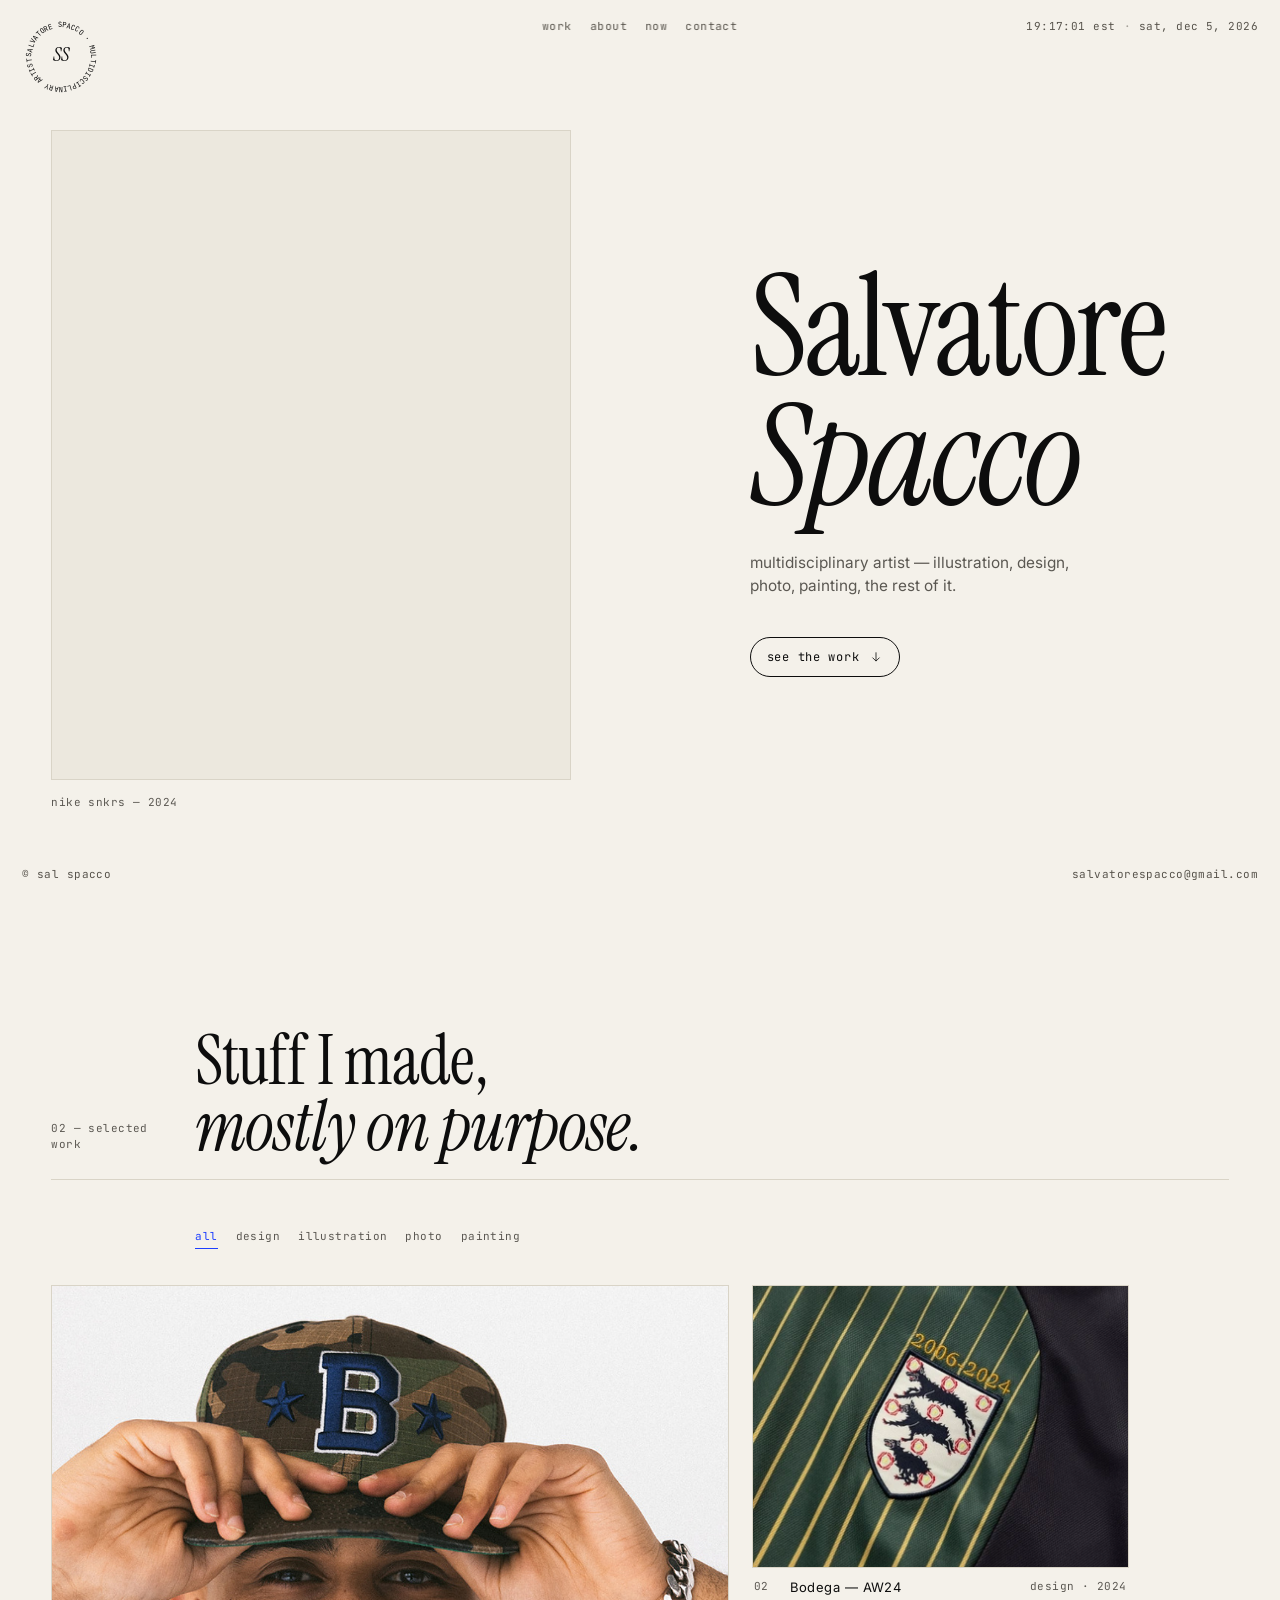
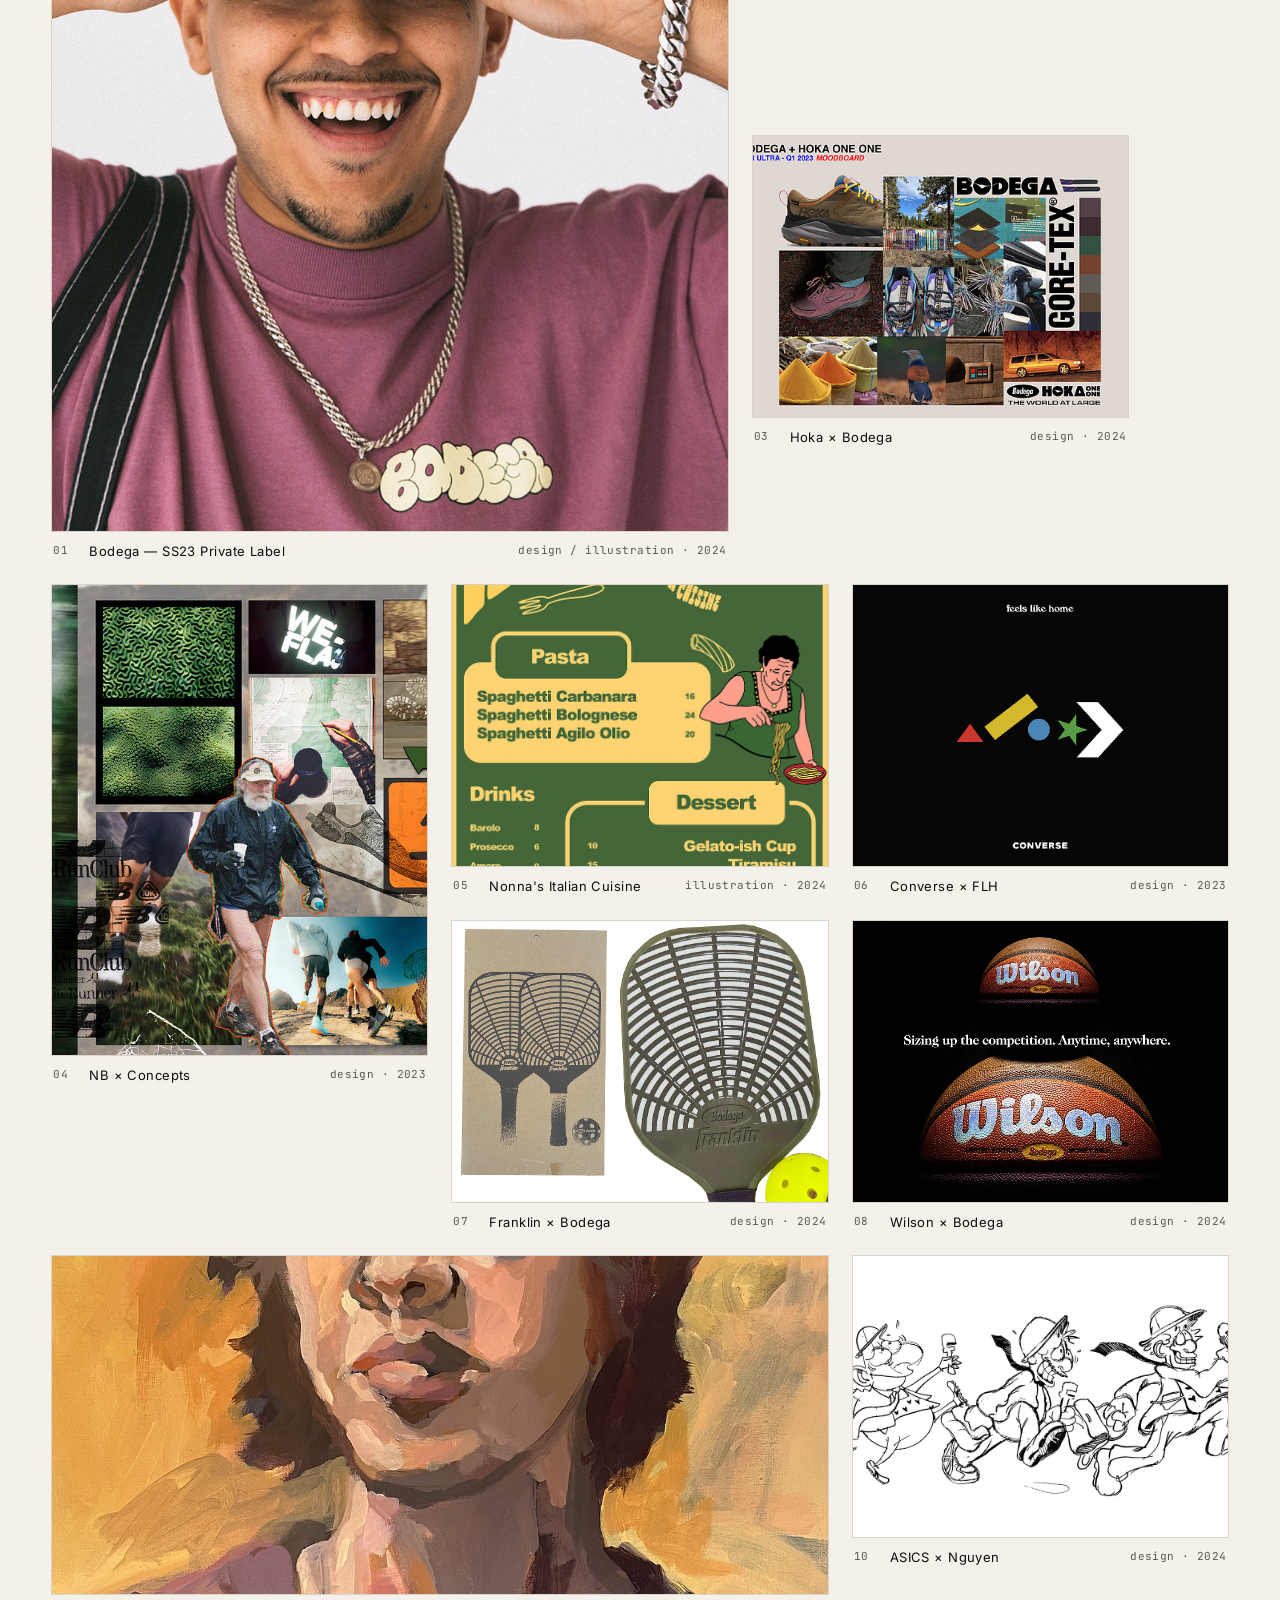
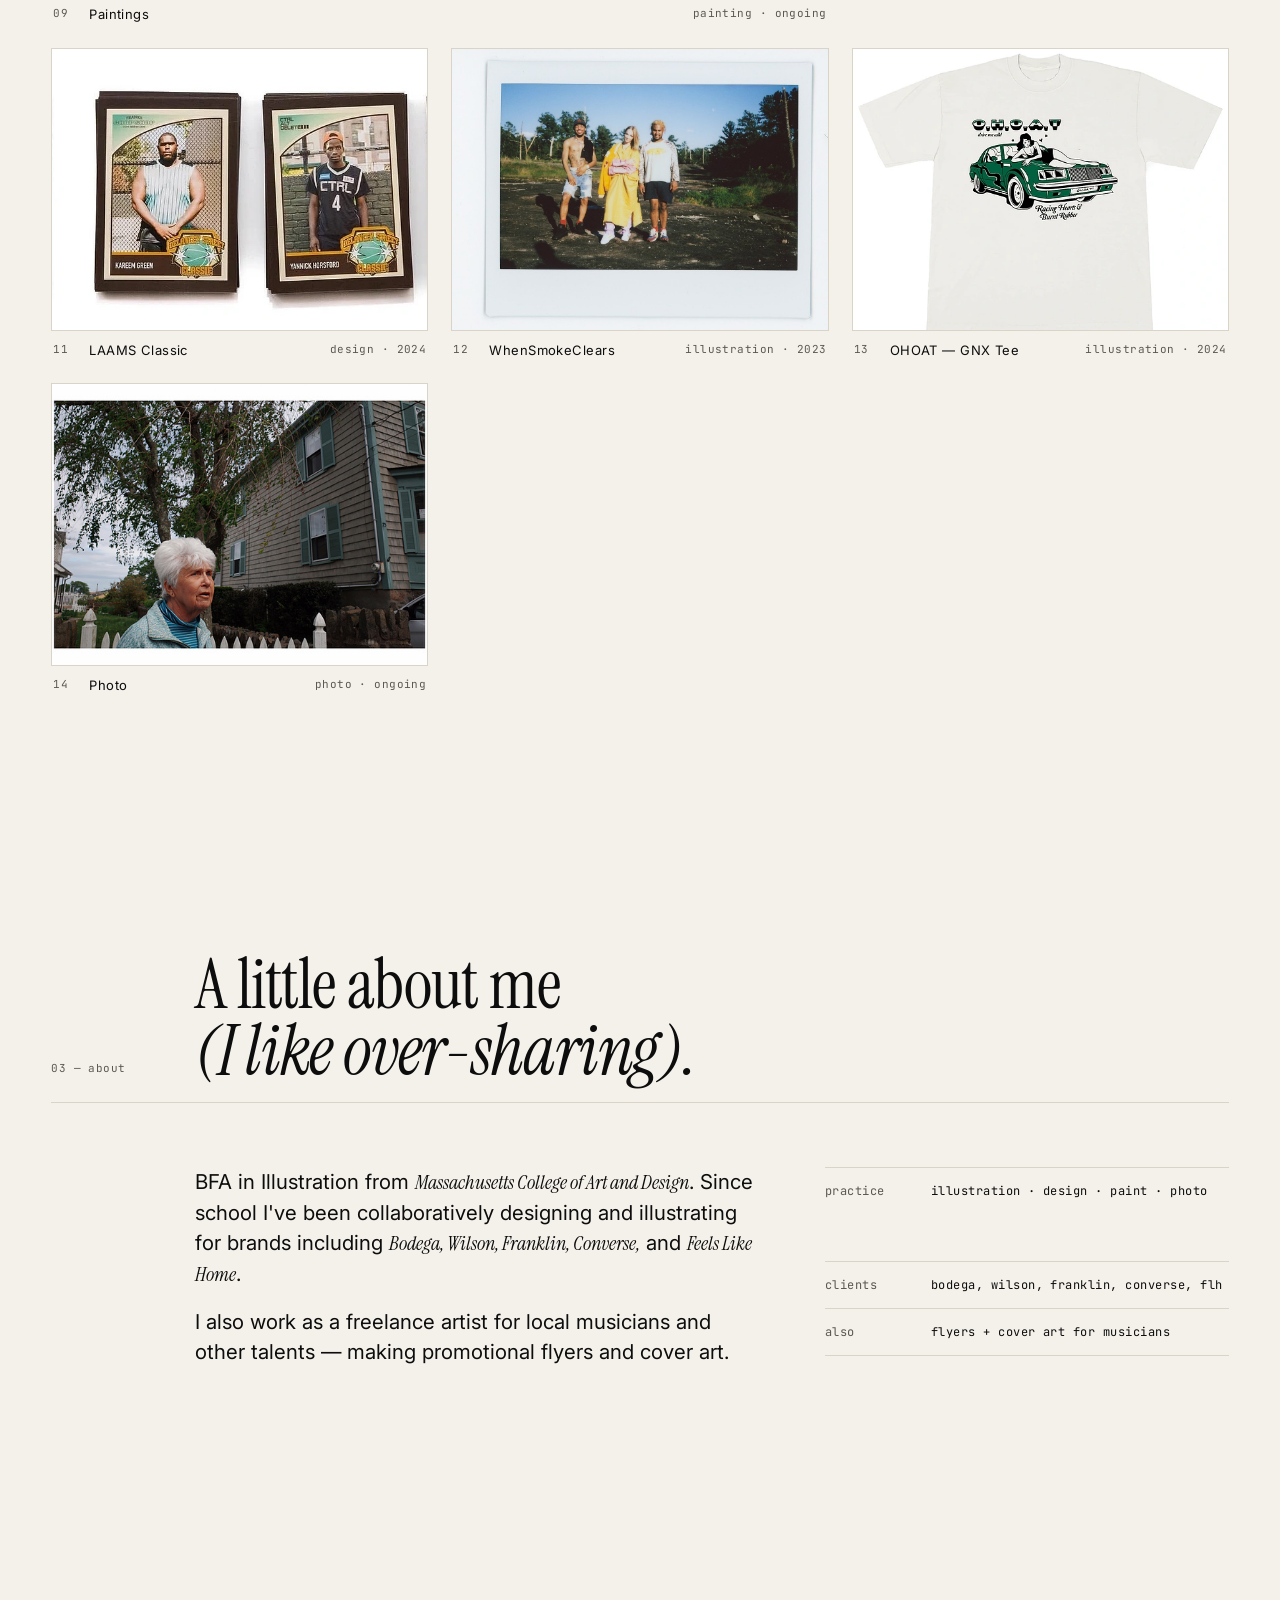
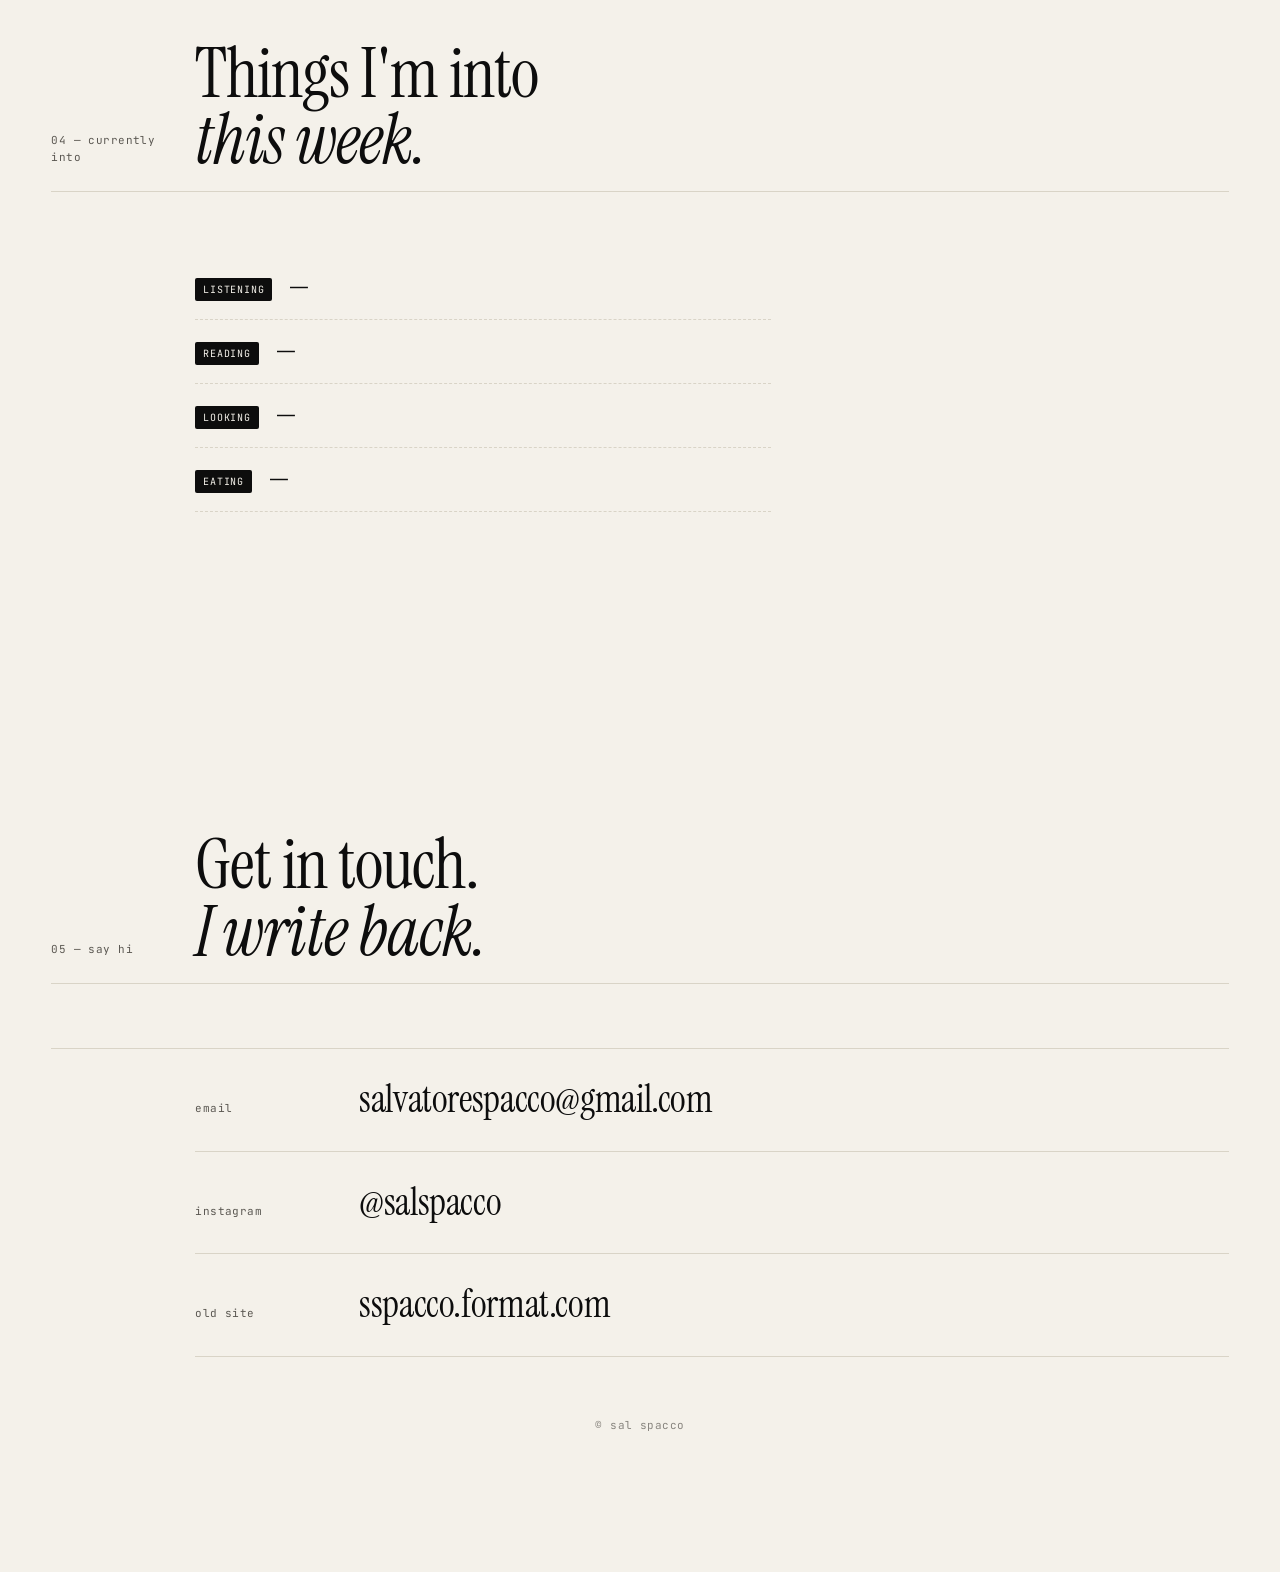
==== index.html @ 6fa1e629 "Initial commit — Sal Spacco portfolio v1 Hero with Nike SNKRS video, 14-card work grid using real pr" ====
<!doctype html>
<html lang="en">
<head>
<meta charset="utf-8" />
<meta name="viewport" content="width=device-width, initial-scale=1" />
<title>Salvatore Spacco — multidisciplinary artist</title>
<meta name="description" content="Salvatore Spacco — illustrator, designer, multidisciplinary artist." />
<link rel="preconnect" href="https://fonts.googleapis.com">
<link rel="preconnect" href="https://fonts.gstatic.com" crossorigin>
<link href="https://fonts.googleapis.com/css2?family=Inter:wght@300;400;500;700&family=JetBrains+Mono:wght@400;500&family=Instrument+Serif:ital@0;1&display=swap" rel="stylesheet">
<link rel="stylesheet" href="style.css" />
</head>
<body>

<!-- circular home logo, top-left -->
<a href="#top" class="logo" aria-label="home">
  <svg viewBox="0 0 100 100" aria-hidden="true">
    <defs>
      <path id="circle-path" d="M 50,50 m -38,0 a 38,38 0 1,1 76,0 a 38,38 0 1,1 -76,0" />
    </defs>
    <text class="logo-text">
      <textPath href="#circle-path" startOffset="0">SALVATORE SPACCO · MULTIDISCIPLINARY ARTIST · </textPath>
    </text>
    <text x="50" y="55" text-anchor="middle" class="logo-mark">SS</text>
  </svg>
</a>

<!-- micro type, corners -->
<header class="micro top-right">
  <span id="clock">--:--:-- EST</span>
  <span class="dot">·</span>
  <span id="today">—</span>
</header>

<nav class="micro top-center">
  <a href="#work">work</a>
  <a href="#about">about</a>
  <a href="#now">now</a>
  <a href="#contact">contact</a>
</nav>

<footer class="micro bottom-left">
  <span>© sal spacco</span>
</footer>
<aside class="micro bottom-right">
  <span><a href="mailto:salvatorespacco@gmail.com">salvatorespacco@gmail.com</a></span>
</aside>


<!-- ============ HERO ============ -->
<section id="top" class="hero">
  <div class="hero-stack">
    <div class="hero-video" aria-label="selected work — motion">
      <video src="assets/hero.mp4" autoplay loop muted playsinline preload="auto"></video>
    </div>

    <div class="hero-meta">
      <span class="kicker">nike snkrs — 2024</span>
    </div>
  </div>

  <div class="hero-title">
    <h1>
      <span class="line">Salvatore</span>
      <span class="line"><em>Spacco</em></span>
    </h1>
    <p class="tag">multidisciplinary artist — illustration, design, photo, painting, the rest of it.</p>
    <a class="scroll-arrow" href="#work" aria-label="scroll to work">
      <span>see the work</span>
      <svg viewBox="0 0 24 24"><path d="M12 4v15m0 0l-6-6m6 6l6-6" fill="none" stroke="currentColor" stroke-width="1.4"/></svg>
    </a>
  </div>
</section>


<!-- ============ WORK ============ -->
<section id="work" class="work">
  <div class="section-head">
    <span class="micro idx">02 — selected work</span>
    <h2>Stuff I made,<br/><em>mostly on purpose.</em></h2>
  </div>

  <ul class="filter micro">
    <li class="is-on" data-filter="all">all</li>
    <li data-filter="design">design</li>
    <li data-filter="illustration">illustration</li>
    <li data-filter="photo">photo</li>
    <li data-filter="painting">painting</li>
  </ul>

  <ul class="grid">
    <li class="card big" data-cat="design">
      <div class="card-img"><img src="assets/bodega-ss23.jpg" alt="Bodega SS23 private label" loading="lazy"/></div>
      <div class="card-meta"><span>01</span><span>Bodega — SS23 Private Label</span><span>design / illustration · 2024</span></div>
    </li>
    <li class="card" data-cat="design">
      <div class="card-img"><img src="assets/bodega-aw24.webp" alt="Bodega AW24" loading="lazy"/></div>
      <div class="card-meta"><span>02</span><span>Bodega — AW24</span><span>design · 2024</span></div>
    </li>
    <li class="card" data-cat="design">
      <div class="card-img"><img src="assets/hoka-bodega.jpg" alt="Hoka × Bodega" loading="lazy"/></div>
      <div class="card-meta"><span>03</span><span>Hoka × Bodega</span><span>design · 2024</span></div>
    </li>
    <li class="card tall" data-cat="design">
      <div class="card-img"><img src="assets/nb-concepts.jpg" alt="New Balance × Concepts" loading="lazy"/></div>
      <div class="card-meta"><span>04</span><span>NB × Concepts</span><span>design · 2023</span></div>
    </li>
    <li class="card" data-cat="illustration">
      <div class="card-img"><img src="assets/nonnas.jpg" alt="Nonna's Italian Cuisine" loading="lazy"/></div>
      <div class="card-meta"><span>05</span><span>Nonna's Italian Cuisine</span><span>illustration · 2024</span></div>
    </li>
    <li class="card" data-cat="design">
      <div class="card-img"><img src="assets/flh-converse.jpg" alt="Converse × Feels Like Home" loading="lazy"/></div>
      <div class="card-meta"><span>06</span><span>Converse × FLH</span><span>design · 2023</span></div>
    </li>
    <li class="card" data-cat="design">
      <div class="card-img"><img src="assets/franklin-bodega.jpg" alt="Franklin × Bodega Pickleball Paddle" loading="lazy"/></div>
      <div class="card-meta"><span>07</span><span>Franklin × Bodega</span><span>design · 2024</span></div>
    </li>
    <li class="card" data-cat="design">
      <div class="card-img"><img src="assets/wilson-bodega.webp" alt="Wilson × Bodega Mini Hoop" loading="lazy"/></div>
      <div class="card-meta"><span>08</span><span>Wilson × Bodega</span><span>design · 2024</span></div>
    </li>
    <li class="card wide" data-cat="painting">
      <div class="card-img"><img src="assets/paintings.jpg" alt="Paintings" loading="lazy"/></div>
      <div class="card-meta"><span>09</span><span>Paintings</span><span>painting · ongoing</span></div>
    </li>
    <li class="card" data-cat="design">
      <div class="card-img"><img src="assets/asics-nguyen.webp" alt="ASICS × Nguyen" loading="lazy"/></div>
      <div class="card-meta"><span>10</span><span>ASICS × Nguyen</span><span>design · 2024</span></div>
    </li>
    <li class="card" data-cat="design">
      <div class="card-img"><img src="assets/laams.webp" alt="LAAMS Classic Tournament" loading="lazy"/></div>
      <div class="card-meta"><span>11</span><span>LAAMS Classic</span><span>design · 2024</span></div>
    </li>
    <li class="card" data-cat="illustration">
      <div class="card-img"><img src="assets/whensmokeclears.jpg" alt="WhenSmokeClears" loading="lazy"/></div>
      <div class="card-meta"><span>12</span><span>WhenSmokeClears</span><span>illustration · 2023</span></div>
    </li>
    <li class="card" data-cat="illustration">
      <div class="card-img"><img src="assets/ohoat.webp" alt="OHOAT GNX Tee" loading="lazy"/></div>
      <div class="card-meta"><span>13</span><span>OHOAT — GNX Tee</span><span>illustration · 2024</span></div>
    </li>
    <li class="card" data-cat="photo">
      <div class="card-img"><img src="assets/photo.jpg" alt="Photo" loading="lazy"/></div>
      <div class="card-meta"><span>14</span><span>Photo</span><span>photo · ongoing</span></div>
    </li>
  </ul>
</section>


<!-- ============ ABOUT ============ -->
<section id="about" class="about">
  <div class="section-head">
    <span class="micro idx">03 — about</span>
    <h2>A little about me<br/><em>(I like over-sharing).</em></h2>
  </div>

  <div class="about-grid">
    <div class="bio">
      <p>BFA in Illustration from <em>Massachusetts College of Art and Design</em>. Since school I've been collaboratively designing and illustrating for brands including <em>Bodega, Wilson, Franklin, Converse,</em> and <em>Feels Like Home</em>.</p>
      <p>I also work as a freelance artist for local musicians and other talents — making promotional flyers and cover art.</p>
    </div>

    <ul class="facts">
      <li><span>practice</span><span>illustration · design · paint · photo</span></li>
      <li><span>education</span><span>bfa illustration, massart</span></li>
      <li><span>clients</span><span>bodega, wilson, franklin, converse, flh</span></li>
      <li><span>also</span><span>flyers + cover art for musicians</span></li>
    </ul>
  </div>
</section>


<!-- ============ NOW ============ -->
<!-- Personal "things I'm into lately" section from the deck.
     Sal: fill these in — listening / reading / looking / eating / making, etc. -->
<section id="now" class="now">
  <div class="section-head">
    <span class="micro idx">04 — currently into</span>
    <h2>Things I'm into<br/><em>this week.</em></h2>
  </div>

  <ul class="now-list">
    <li><span class="tag-pill">listening</span> —</li>
    <li><span class="tag-pill">reading</span> —</li>
    <li><span class="tag-pill">looking</span> —</li>
    <li><span class="tag-pill">eating</span> —</li>
    <li><span class="tag-pill">making</span> —</li>
  </ul>
</section>


<!-- ============ CONTACT ============ -->
<section id="contact" class="contact">
  <div class="section-head">
    <span class="micro idx">05 — say hi</span>
    <h2>Get in touch.<br/><em>I write back.</em></h2>
  </div>

  <ul class="contact-list">
    <li><span>email</span><a href="mailto:salvatorespacco@gmail.com">salvatorespacco@gmail.com</a></li>
    <li><span>instagram</span><a href="https://instagram.com/salspacco" target="_blank" rel="noopener">@salspacco</a></li>
    <li><span>old site</span><a href="https://sspacco.format.com" target="_blank" rel="noopener">sspacco.format.com</a></li>
  </ul>

  <p class="signoff micro">
    © sal spacco
  </p>
</section>

<script src="script.js"></script>
</body>
</html>
---- style.css ----
/* ============================================================
   sspacco — peeled-back, muted, a little crude.
   palette + type
   ============================================================ */
:root {
  --bg: #f4f1ea;          /* off-white, warm */
  --ink: #0d0d0d;         /* near-black */
  --ink-2: #5b5852;       /* muted secondary */
  --line: #d9d4c7;        /* hairline */
  --accent: #1d3fff;      /* one quiet-loud accent (Veneno blue) */
  --paper: #ece8de;       /* card paper */

  --serif: "Instrument Serif", "Times New Roman", serif;
  --sans:  "Inter", -apple-system, "Helvetica Neue", Helvetica, Arial, sans-serif;
  --mono:  "JetBrains Mono", ui-monospace, "SF Mono", Menlo, monospace;

  --pad: clamp(20px, 4vw, 56px);
}

* { box-sizing: border-box; }
html, body { margin: 0; padding: 0; }

html { scroll-behavior: smooth; }

body {
  background: var(--bg);
  color: var(--ink);
  font-family: var(--sans);
  font-weight: 400;
  font-size: 16px;
  line-height: 1.5;
  -webkit-font-smoothing: antialiased;
  text-rendering: optimizeLegibility;
  overflow-x: hidden;
}

a { color: inherit; text-decoration: none; transition: color 150ms ease; }
a:hover { color: var(--accent); }

img { max-width: 100%; display: block; }
ul { list-style: none; padding: 0; margin: 0; }
em { font-family: var(--serif); font-style: italic; font-weight: 400; }

/* ============================================================
   micro corner type — quiet but present
   ============================================================ */
.micro {
  font-family: var(--mono);
  font-size: 11px;
  letter-spacing: 0.04em;
  text-transform: lowercase;
  color: var(--ink-2);
}
.micro a { color: var(--ink-2); }
.micro a:hover { color: var(--accent); }

.top-right, .top-center, .bottom-left, .bottom-right {
  position: fixed;
  z-index: 50;
  padding: 18px 22px;
  mix-blend-mode: multiply;
}
.top-right  { top: 0; right: 0; display: flex; gap: 8px; align-items: center; }
.top-center { top: 0; left: 50%; transform: translateX(-50%);
              display: flex; gap: 18px; }
.bottom-left  { bottom: 0; left: 0; }
.bottom-right { bottom: 0; right: 0; }

.dot { opacity: 0.5; }

.blink { color: #c0392b; animation: blink 1.6s ease-in-out infinite; }
@keyframes blink { 0%, 100% { opacity: 1; } 50% { opacity: 0.25; } }

/* ============================================================
   circular logo — clickable home
   ============================================================ */
.logo {
  position: fixed;
  top: 18px; left: 22px;
  width: 78px; height: 78px;
  z-index: 60;
  display: block;
  animation: spin 28s linear infinite;
}
.logo:hover { animation-duration: 6s; }
@keyframes spin { to { transform: rotate(360deg); } }

.logo svg { width: 100%; height: 100%; }
.logo-text { font-family: var(--mono); font-size: 9.2px; letter-spacing: 0.04em; fill: var(--ink); }
.logo-mark { font-family: var(--serif); font-style: italic; font-size: 26px; fill: var(--ink); }

/* ============================================================
   HERO — off-center, lots of empty space
   ============================================================ */
.hero {
  min-height: 100vh;
  padding: 120px var(--pad) 80px;
  display: grid;
  grid-template-columns: 1.1fr 1fr;
  gap: clamp(24px, 5vw, 80px);
  align-items: center;
}

.hero-stack { position: relative; }

.hero-video {
  position: relative;
  aspect-ratio: 4 / 5;
  width: 100%;
  max-width: 520px;
  background: var(--paper);
  border: 1px solid var(--line);
  overflow: hidden;
}
.hero-video video {
  width: 100%; height: 100%;
  object-fit: cover;
  display: block;
}

.hero-meta {
  margin-top: 14px;
  display: flex; justify-content: space-between;
  font-family: var(--mono); font-size: 11px;
  color: var(--ink-2);
  text-transform: lowercase; letter-spacing: 0.04em;
}

/* hero title */
.hero-title { padding-left: clamp(0px, 4vw, 60px); }
.hero-title h1 {
  font-family: var(--serif);
  font-weight: 400;
  font-size: clamp(64px, 11vw, 168px);
  line-height: 0.92;
  letter-spacing: -0.02em;
  margin: 0 0 28px;
}
.hero-title .line { display: block; }
.hero-title em { font-style: italic; }

.tag {
  font-family: var(--sans);
  font-size: clamp(15px, 1.2vw, 18px);
  color: var(--ink-2);
  max-width: 36ch;
  margin: 0 0 40px;
}

.scroll-arrow {
  display: inline-flex; align-items: center; gap: 10px;
  font-family: var(--mono); font-size: 12px;
  text-transform: lowercase; letter-spacing: 0.06em;
  border: 1px solid var(--ink);
  padding: 10px 16px;
  border-radius: 999px;
  transition: background 200ms ease, color 200ms ease;
}
.scroll-arrow svg { width: 14px; height: 14px; }
.scroll-arrow:hover {
  background: var(--accent); color: var(--bg);
  border-color: var(--accent);
}

/* ============================================================
   section heads
   ============================================================ */
section { padding: clamp(80px, 10vw, 140px) var(--pad); }

.section-head {
  display: grid;
  grid-template-columns: 120px 1fr;
  gap: 24px;
  align-items: end;
  margin-bottom: clamp(40px, 5vw, 72px);
  padding-bottom: 18px;
  border-bottom: 1px solid var(--line);
}
.section-head .idx { padding-bottom: 8px; }
.section-head h2 {
  font-family: var(--serif);
  font-weight: 400;
  font-size: clamp(36px, 5.4vw, 88px);
  line-height: 0.96;
  letter-spacing: -0.015em;
  margin: 0;
}

/* ============================================================
   WORK — grid
   ============================================================ */
.filter {
  display: flex; gap: 18px;
  margin: -20px 0 36px;
  padding-left: 144px;
}
.filter li {
  cursor: pointer;
  padding: 4px 0;
  border-bottom: 1px solid transparent;
  transition: border-color 150ms ease, color 150ms ease;
}
.filter li:hover { color: var(--accent); }
.filter li.is-on { color: var(--accent); border-bottom-color: var(--accent); }

.grid {
  display: grid;
  grid-template-columns: repeat(12, 1fr);
  gap: clamp(14px, 1.8vw, 28px);
}

.card {
  grid-column: span 4;
  display: flex; flex-direction: column; gap: 10px;
  cursor: pointer;
  transition: opacity 250ms ease;
}
.card.big  { grid-column: span 7; grid-row: span 2; }
.card.tall { grid-column: span 4; grid-row: span 2; }
.card.wide { grid-column: span 8; }

.card.is-hidden { display: none; }

.card-img {
  position: relative;
  aspect-ratio: 4 / 3;
  background: var(--paper);
  border: 1px solid var(--line);
  overflow: hidden;
  transition: transform 400ms cubic-bezier(.2,.7,.2,1);
}
.card-img img {
  width: 100%; height: 100%;
  object-fit: cover;
  display: block;
}
.card.big .card-img,
.card.tall .card-img { aspect-ratio: 4 / 5; }
.card.wide .card-img { aspect-ratio: 16 / 7; }

.card:hover .card-img { transform: translateY(-4px); }

.placeholder {
  position: absolute; inset: 0;
  display: flex; align-items: center; justify-content: center;
  font-family: var(--mono); font-size: 12px;
  color: var(--ink-2); letter-spacing: 0.04em;
  text-transform: lowercase;
}

.card-meta {
  display: grid;
  grid-template-columns: 24px 1fr auto;
  gap: 12px;
  font-family: var(--mono); font-size: 11px;
  color: var(--ink-2); letter-spacing: 0.04em;
  text-transform: lowercase;
  padding: 0 2px;
}
.card-meta span:nth-child(2) { color: var(--ink); text-transform: none; font-family: var(--sans); font-size: 13px; }

/* ============================================================
   ABOUT
   ============================================================ */
.about-grid {
  display: grid;
  grid-template-columns: 1.4fr 1fr;
  gap: clamp(32px, 5vw, 80px);
  padding-left: 144px;
}
.bio p {
  font-size: clamp(18px, 1.6vw, 24px);
  line-height: 1.45;
  max-width: 52ch;
  margin: 0 0 18px;
}
.facts li {
  display: grid;
  grid-template-columns: 90px 1fr;
  gap: 16px;
  padding: 14px 0;
  border-top: 1px solid var(--line);
  font-family: var(--mono); font-size: 12px;
  letter-spacing: 0.04em;
  text-transform: lowercase;
}
.facts li:last-child { border-bottom: 1px solid var(--line); }
.facts li span:first-child { color: var(--ink-2); }
.facts li span:last-child  { color: var(--ink); }

/* ============================================================
   NOW
   ============================================================ */
.now-list {
  padding-left: 144px;
  max-width: 720px;
}
.now-list li {
  display: flex; gap: 18px; align-items: baseline;
  padding: 18px 0;
  border-bottom: 1px dashed var(--line);
  font-size: clamp(16px, 1.4vw, 20px);
}
.tag-pill {
  font-family: var(--mono); font-size: 10px;
  text-transform: uppercase; letter-spacing: 0.08em;
  background: var(--ink); color: var(--bg);
  padding: 4px 8px; border-radius: 2px;
  flex-shrink: 0;
}

/* ============================================================
   CONTACT
   ============================================================ */
.contact-list {
  padding-left: 144px;
  border-top: 1px solid var(--line);
}
.contact-list li {
  display: grid;
  grid-template-columns: 140px 1fr;
  gap: 24px;
  padding: 22px 0;
  border-bottom: 1px solid var(--line);
  align-items: baseline;
}
.contact-list li > span {
  font-family: var(--mono); font-size: 11px;
  text-transform: lowercase; letter-spacing: 0.04em;
  color: var(--ink-2);
}
.contact-list li a {
  font-family: var(--serif);
  font-size: clamp(28px, 3vw, 44px);
  letter-spacing: -0.01em;
}
.contact-list li a:hover {
  color: var(--accent); text-decoration: none;
}

.signoff {
  margin-top: 60px;
  text-align: center;
  opacity: 0.7;
}

/* ============================================================
   reveal on scroll
   ============================================================ */
.reveal { opacity: 0; transform: translateY(18px); transition: opacity 800ms ease, transform 800ms cubic-bezier(.2,.7,.2,1); }
.reveal.is-in { opacity: 1; transform: none; }

/* ============================================================
   responsive
   ============================================================ */
@media (max-width: 880px) {
  .hero { grid-template-columns: 1fr; padding-top: 140px; }
  .hero-title { padding-left: 0; }
  .section-head { grid-template-columns: 1fr; gap: 12px; }
  .section-head .idx { padding-bottom: 0; }
  .filter { padding-left: 0; }
  .about-grid { grid-template-columns: 1fr; padding-left: 0; }
  .now-list { padding-left: 0; }
  .contact-list { padding-left: 0; }
  .contact-list li { grid-template-columns: 1fr; gap: 4px; }
  .grid { grid-template-columns: repeat(6, 1fr); }
  .card { grid-column: span 6; }
  .card.big, .card.tall, .card.wide { grid-column: span 6; grid-row: auto; }
  .top-center { display: none; }
  .logo { width: 62px; height: 62px; top: 14px; left: 14px; }
}
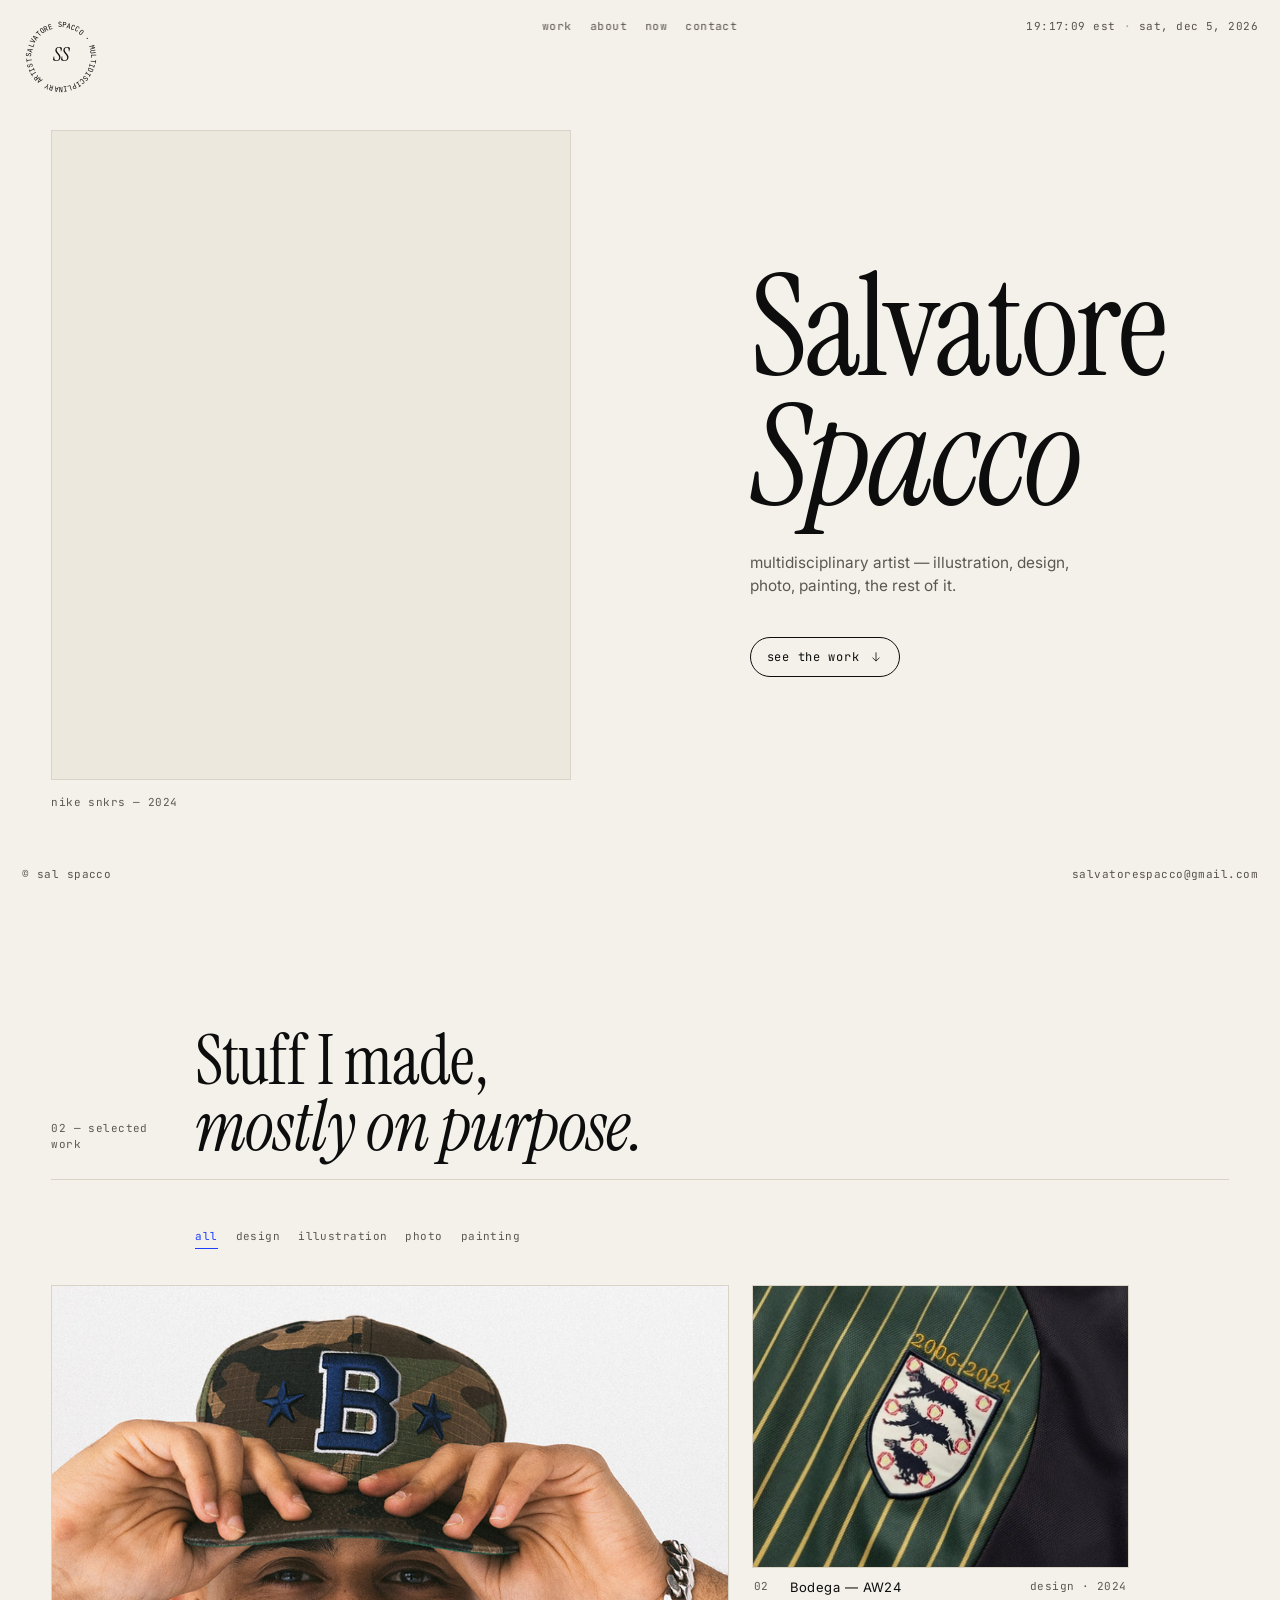
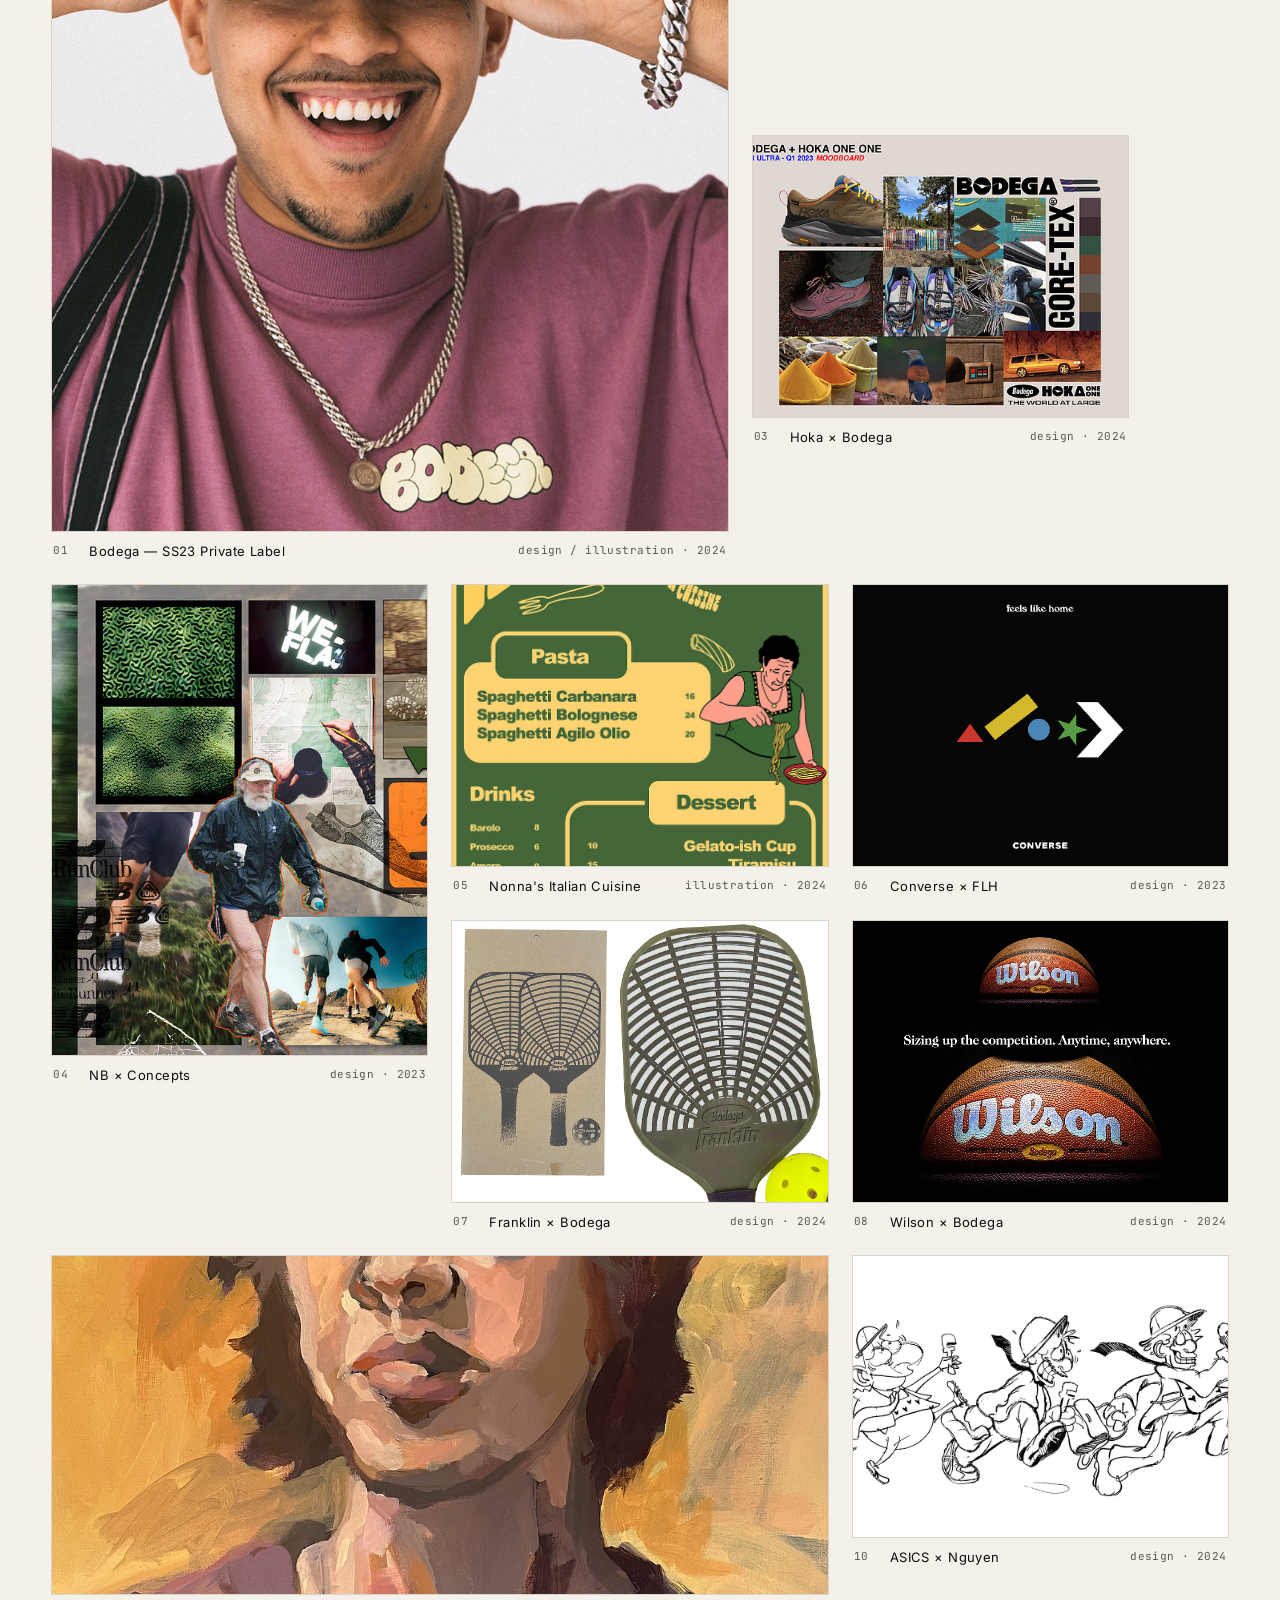
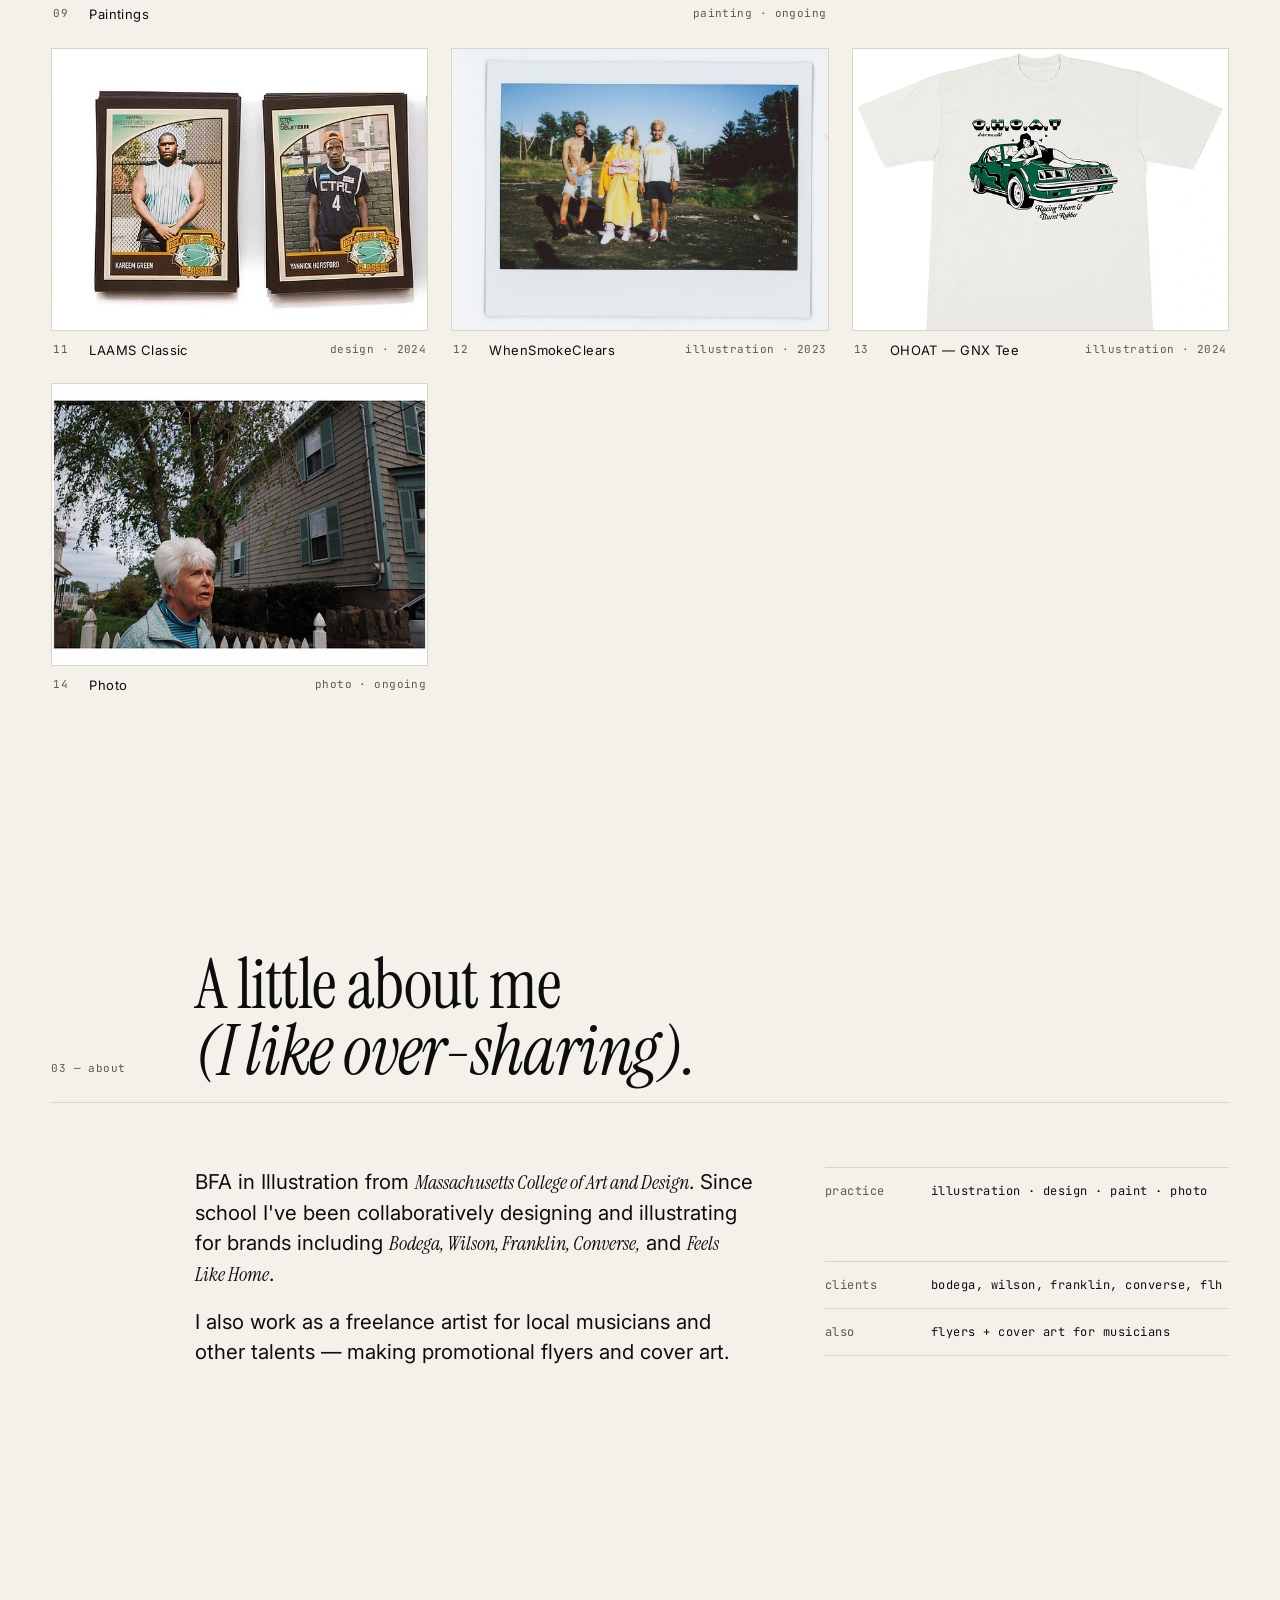
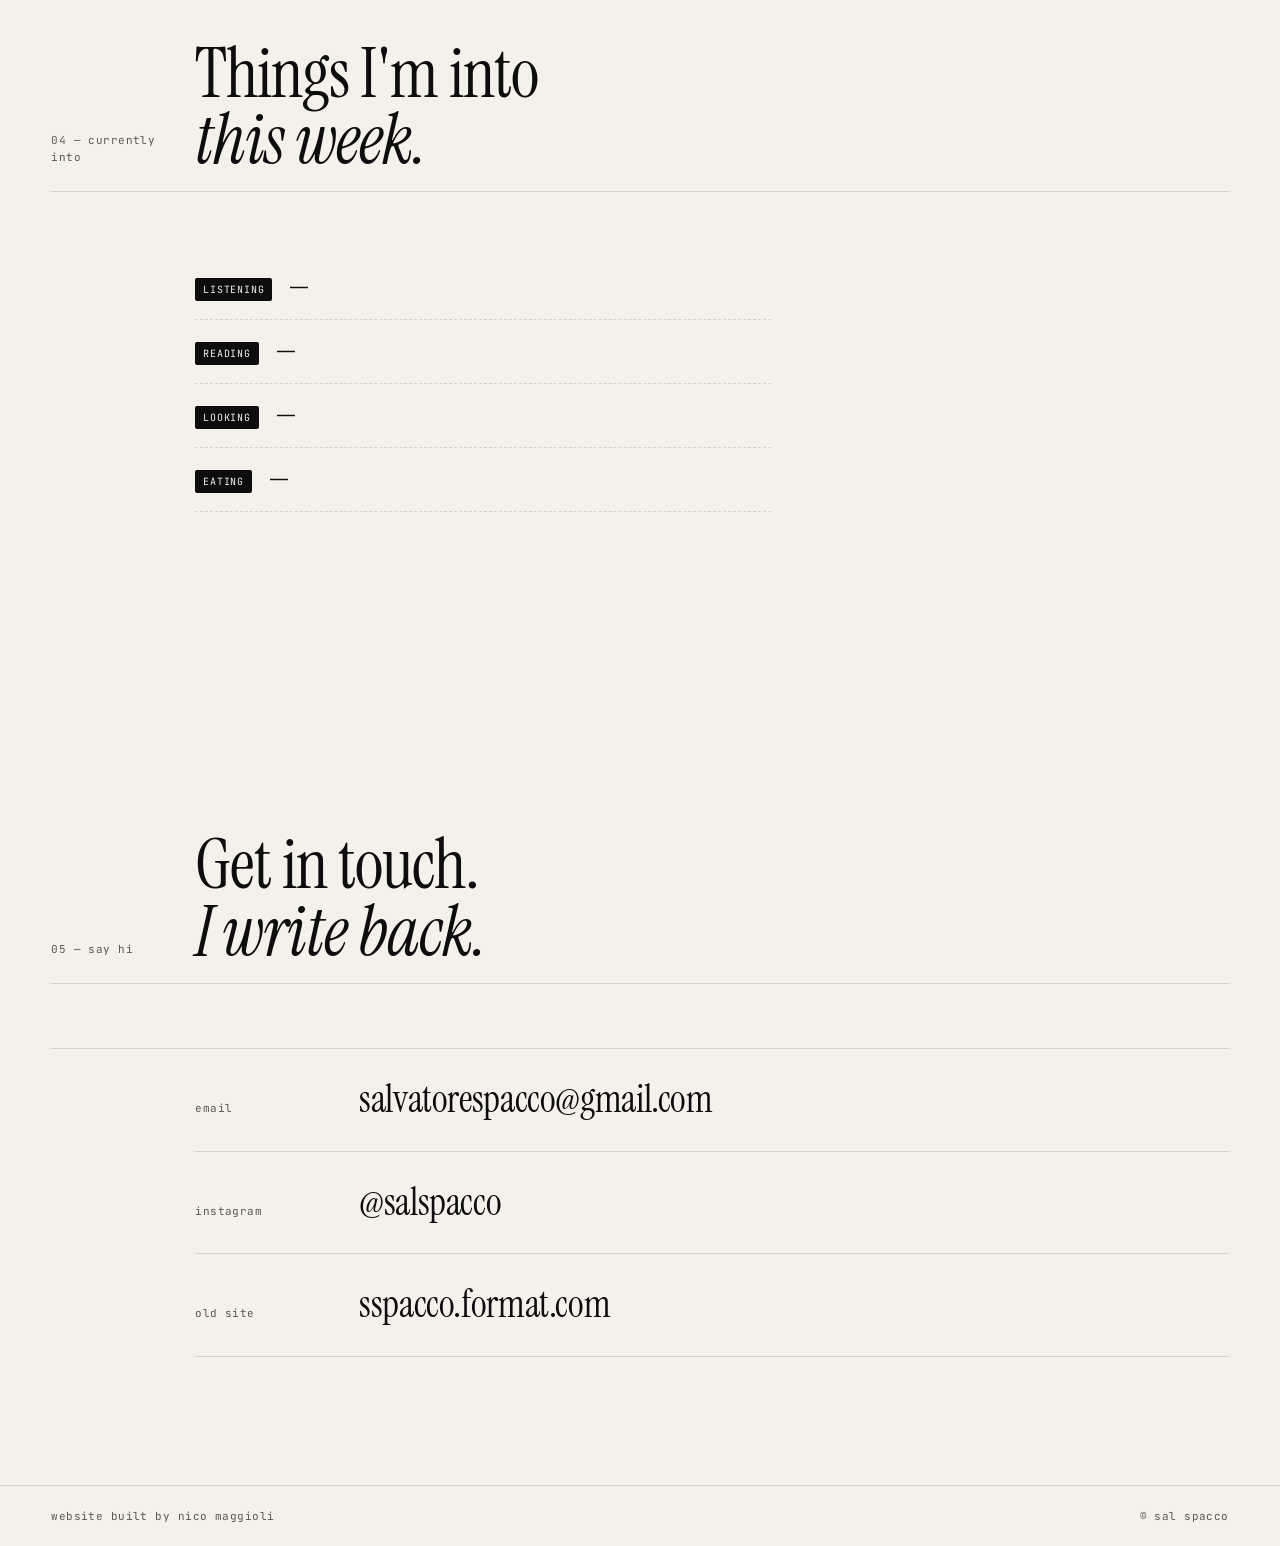
==== commit c77a5cf7: "Add project detail pages, footer credit, and widow prevention - project.html template + projects.js " ====
--- a/index.html
+++ b/index.html
@@ -89,62 +89,62 @@
   </ul>
 
   <ul class="grid">
-    <li class="card big" data-cat="design">
+    <li class="card big" data-cat="design"><a href="project.html?id=bodega-ss23">
       <div class="card-img"><img src="assets/bodega-ss23.jpg" alt="Bodega SS23 private label" loading="lazy"/></div>
       <div class="card-meta"><span>01</span><span>Bodega — SS23 Private Label</span><span>design / illustration · 2024</span></div>
-    </li>
-    <li class="card" data-cat="design">
+    </a></li>
+    <li class="card" data-cat="design"><a href="project.html?id=bodega-aw24">
       <div class="card-img"><img src="assets/bodega-aw24.webp" alt="Bodega AW24" loading="lazy"/></div>
       <div class="card-meta"><span>02</span><span>Bodega — AW24</span><span>design · 2024</span></div>
-    </li>
-    <li class="card" data-cat="design">
+    </a></li>
+    <li class="card" data-cat="design"><a href="project.html?id=hoka-bodega">
       <div class="card-img"><img src="assets/hoka-bodega.jpg" alt="Hoka × Bodega" loading="lazy"/></div>
       <div class="card-meta"><span>03</span><span>Hoka × Bodega</span><span>design · 2024</span></div>
-    </li>
-    <li class="card tall" data-cat="design">
+    </a></li>
+    <li class="card tall" data-cat="design"><a href="project.html?id=nb-concepts">
       <div class="card-img"><img src="assets/nb-concepts.jpg" alt="New Balance × Concepts" loading="lazy"/></div>
       <div class="card-meta"><span>04</span><span>NB × Concepts</span><span>design · 2023</span></div>
-    </li>
-    <li class="card" data-cat="illustration">
+    </a></li>
+    <li class="card" data-cat="illustration"><a href="project.html?id=nonnas">
       <div class="card-img"><img src="assets/nonnas.jpg" alt="Nonna's Italian Cuisine" loading="lazy"/></div>
       <div class="card-meta"><span>05</span><span>Nonna's Italian Cuisine</span><span>illustration · 2024</span></div>
-    </li>
-    <li class="card" data-cat="design">
+    </a></li>
+    <li class="card" data-cat="design"><a href="project.html?id=flh-converse">
       <div class="card-img"><img src="assets/flh-converse.jpg" alt="Converse × Feels Like Home" loading="lazy"/></div>
       <div class="card-meta"><span>06</span><span>Converse × FLH</span><span>design · 2023</span></div>
-    </li>
-    <li class="card" data-cat="design">
+    </a></li>
+    <li class="card" data-cat="design"><a href="project.html?id=franklin-bodega">
       <div class="card-img"><img src="assets/franklin-bodega.jpg" alt="Franklin × Bodega Pickleball Paddle" loading="lazy"/></div>
       <div class="card-meta"><span>07</span><span>Franklin × Bodega</span><span>design · 2024</span></div>
-    </li>
-    <li class="card" data-cat="design">
+    </a></li>
+    <li class="card" data-cat="design"><a href="project.html?id=wilson-bodega">
       <div class="card-img"><img src="assets/wilson-bodega.webp" alt="Wilson × Bodega Mini Hoop" loading="lazy"/></div>
       <div class="card-meta"><span>08</span><span>Wilson × Bodega</span><span>design · 2024</span></div>
-    </li>
-    <li class="card wide" data-cat="painting">
+    </a></li>
+    <li class="card wide" data-cat="painting"><a href="project.html?id=paintings">
       <div class="card-img"><img src="assets/paintings.jpg" alt="Paintings" loading="lazy"/></div>
       <div class="card-meta"><span>09</span><span>Paintings</span><span>painting · ongoing</span></div>
-    </li>
-    <li class="card" data-cat="design">
+    </a></li>
+    <li class="card" data-cat="design"><a href="project.html?id=asics-nguyen">
       <div class="card-img"><img src="assets/asics-nguyen.webp" alt="ASICS × Nguyen" loading="lazy"/></div>
       <div class="card-meta"><span>10</span><span>ASICS × Nguyen</span><span>design · 2024</span></div>
-    </li>
-    <li class="card" data-cat="design">
+    </a></li>
+    <li class="card" data-cat="design"><a href="project.html?id=laams">
       <div class="card-img"><img src="assets/laams.webp" alt="LAAMS Classic Tournament" loading="lazy"/></div>
       <div class="card-meta"><span>11</span><span>LAAMS Classic</span><span>design · 2024</span></div>
-    </li>
-    <li class="card" data-cat="illustration">
+    </a></li>
+    <li class="card" data-cat="illustration"><a href="project.html?id=whensmokeclears">
       <div class="card-img"><img src="assets/whensmokeclears.jpg" alt="WhenSmokeClears" loading="lazy"/></div>
       <div class="card-meta"><span>12</span><span>WhenSmokeClears</span><span>illustration · 2023</span></div>
-    </li>
-    <li class="card" data-cat="illustration">
+    </a></li>
+    <li class="card" data-cat="illustration"><a href="project.html?id=ohoat">
       <div class="card-img"><img src="assets/ohoat.webp" alt="OHOAT GNX Tee" loading="lazy"/></div>
       <div class="card-meta"><span>13</span><span>OHOAT — GNX Tee</span><span>illustration · 2024</span></div>
-    </li>
-    <li class="card" data-cat="photo">
+    </a></li>
+    <li class="card" data-cat="photo"><a href="project.html?id=photo">
       <div class="card-img"><img src="assets/photo.jpg" alt="Photo" loading="lazy"/></div>
       <div class="card-meta"><span>14</span><span>Photo</span><span>photo · ongoing</span></div>
-    </li>
+    </a></li>
   </ul>
 </section>
 
@@ -204,10 +204,14 @@
     <li><span>old site</span><a href="https://sspacco.format.com" target="_blank" rel="noopener">sspacco.format.com</a></li>
   </ul>
 
-  <p class="signoff micro">
-    © sal spacco
-  </p>
-</section>
+</section>
+
+
+<!-- ============ SITE FOOTER ============ -->
+<footer class="site-foot micro">
+  <span>website built by <a href="https://nicomaggioli.com" target="_blank" rel="noopener">Nico Maggioli</a></span>
+  <span>© sal spacco</span>
+</footer>
 
 <script src="script.js"></script>
 </body>
--- a/style.css
+++ b/style.css
@@ -34,6 +34,9 @@
   overflow-x: hidden;
 }
 
+p, li, dd, .tag, .kicker { text-wrap: pretty; }
+h1, h2, h3, .hero-title h1, .section-head h2 { text-wrap: balance; }
+
 a { color: inherit; text-decoration: none; transition: color 150ms ease; }
 a:hover { color: var(--accent); }
 
@@ -221,6 +224,13 @@
 
 .card.is-hidden { display: none; }
 
+.card a {
+  display: flex; flex-direction: column; gap: 10px;
+  color: inherit;
+}
+.card a:hover { color: inherit; }
+.card a:hover .card-meta span:nth-child(2) { color: var(--accent); }
+
 .card-img {
   position: relative;
   aspect-ratio: 4 / 3;
@@ -349,6 +359,104 @@
    ============================================================ */
 .reveal { opacity: 0; transform: translateY(18px); transition: opacity 800ms ease, transform 800ms cubic-bezier(.2,.7,.2,1); }
 .reveal.is-in { opacity: 1; transform: none; }
+
+/* ============================================================
+   PROJECT PAGE
+   ============================================================ */
+body.is-project { padding-bottom: 0; }
+
+.p-head {
+  padding: clamp(110px, 14vh, 160px) var(--pad) clamp(36px, 4vw, 56px);
+  display: grid;
+  gap: 16px;
+  border-bottom: 1px solid var(--line);
+}
+.p-back {
+  justify-self: start;
+  margin-bottom: 8px;
+  transition: color 150ms ease;
+}
+.p-back:hover { color: var(--accent); text-decoration: none; }
+
+.p-title {
+  font-family: var(--serif);
+  font-weight: 400;
+  font-size: clamp(48px, 7.5vw, 120px);
+  line-height: 0.96;
+  letter-spacing: -0.02em;
+  margin: 0;
+  text-wrap: balance;
+}
+.p-metaline {
+  margin: 0;
+  color: var(--ink-2);
+}
+.p-desc {
+  font-family: var(--sans);
+  font-size: clamp(16px, 1.3vw, 19px);
+  line-height: 1.5;
+  color: var(--ink);
+  max-width: 64ch;
+  margin: 8px 0 0;
+}
+
+.p-gallery {
+  padding: clamp(40px, 5vw, 72px) var(--pad);
+  display: grid;
+  gap: clamp(20px, 3vw, 48px);
+  max-width: 1200px;
+  margin: 0 auto;
+}
+.p-fig {
+  margin: 0;
+  border: 1px solid var(--line);
+  background: var(--paper);
+  overflow: hidden;
+}
+.p-fig img {
+  width: 100%;
+  height: auto;
+  display: block;
+}
+
+.p-nav {
+  display: grid;
+  grid-template-columns: 1fr auto 1fr;
+  gap: 16px;
+  align-items: center;
+  padding: clamp(40px, 5vw, 72px) var(--pad);
+  border-top: 1px solid var(--line);
+}
+.p-arrow {
+  display: grid;
+  gap: 6px;
+  font-family: var(--serif);
+  font-size: clamp(20px, 2.6vw, 32px);
+  font-weight: 400;
+  letter-spacing: -0.01em;
+  transition: color 150ms ease;
+}
+.p-arrow .micro { color: var(--ink-2); transition: color 150ms ease; }
+.p-arrow-r { text-align: right; justify-items: end; }
+.p-arrow:hover { color: var(--accent); text-decoration: none; }
+.p-arrow:hover .micro { color: var(--accent); }
+.p-count {
+  color: var(--ink-2);
+  white-space: nowrap;
+}
+
+/* site-wide footer credit */
+.site-foot {
+  display: flex;
+  justify-content: space-between;
+  align-items: center;
+  gap: 16px;
+  padding: 22px var(--pad);
+  border-top: 1px solid var(--line);
+}
+.site-foot a { transition: color 150ms ease; }
+.site-foot a:hover { color: var(--accent); text-decoration: none; }
+
 
 /* ============================================================
    responsive
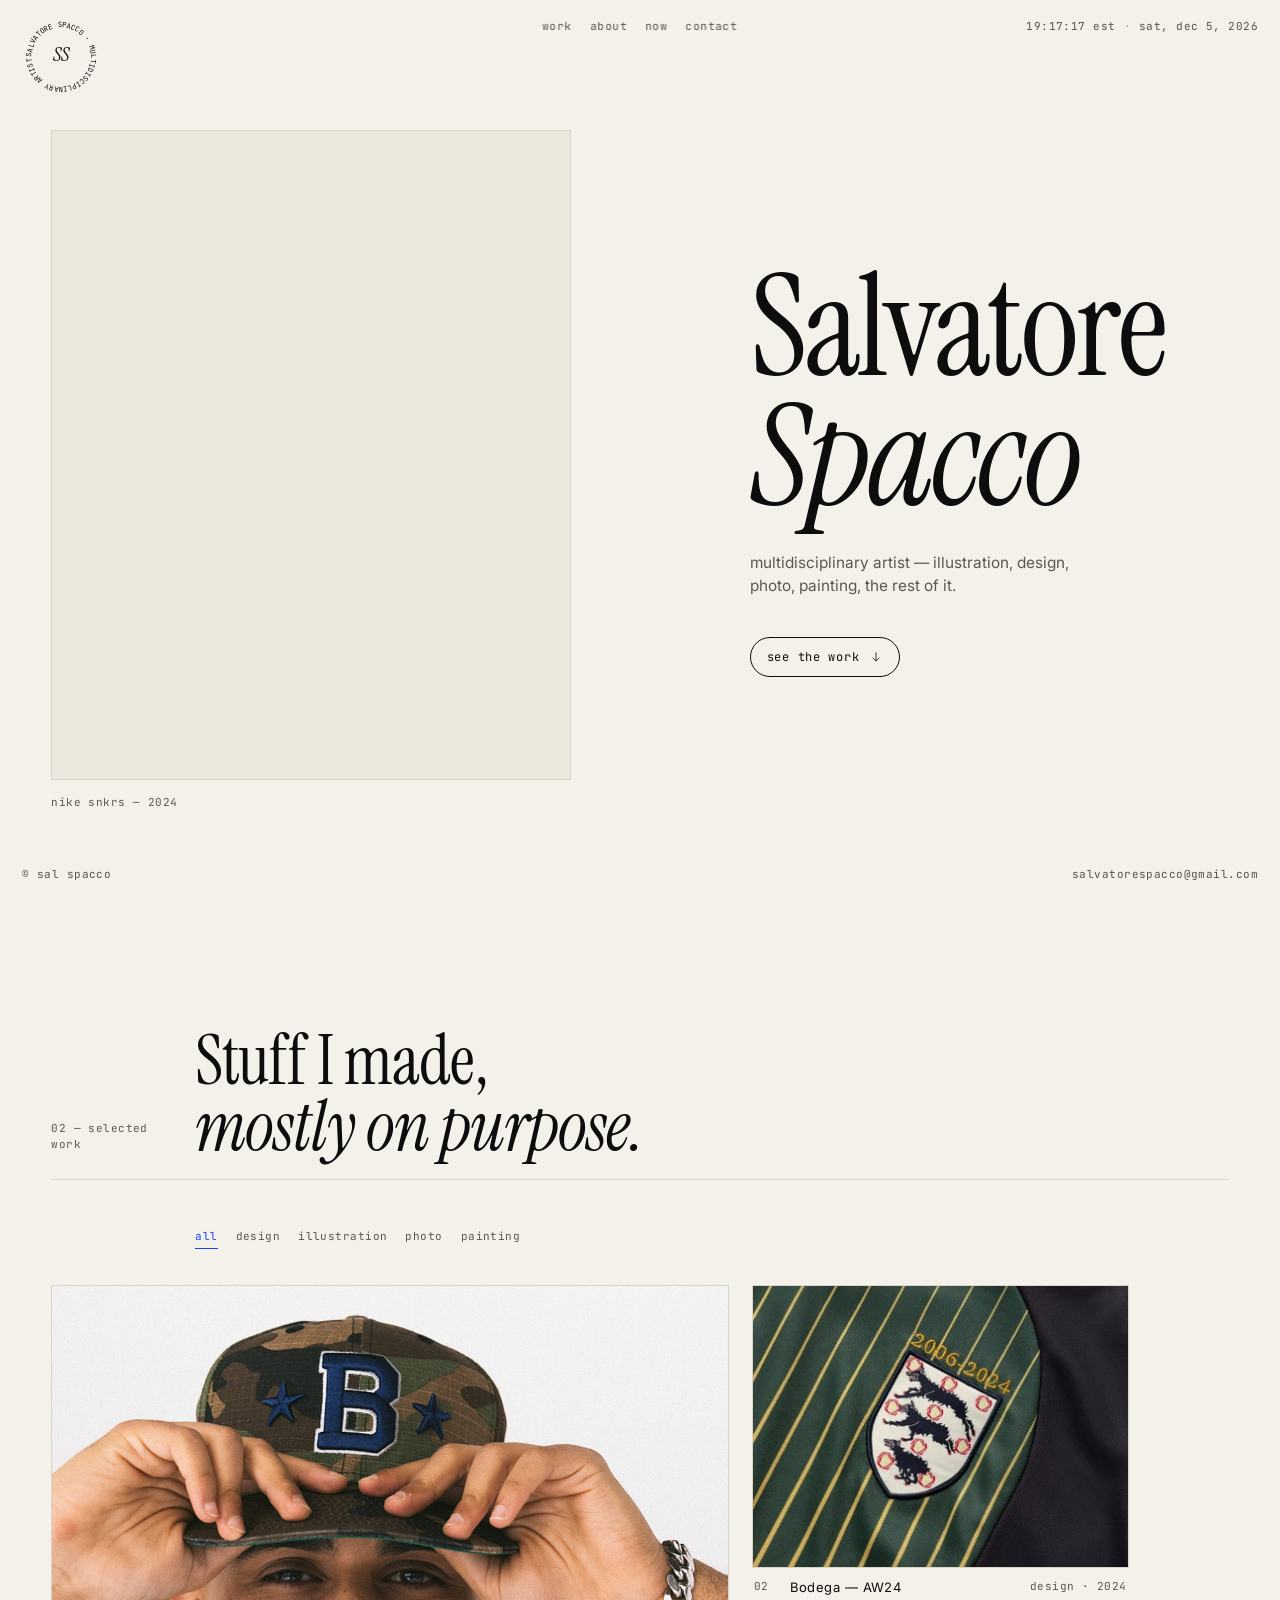
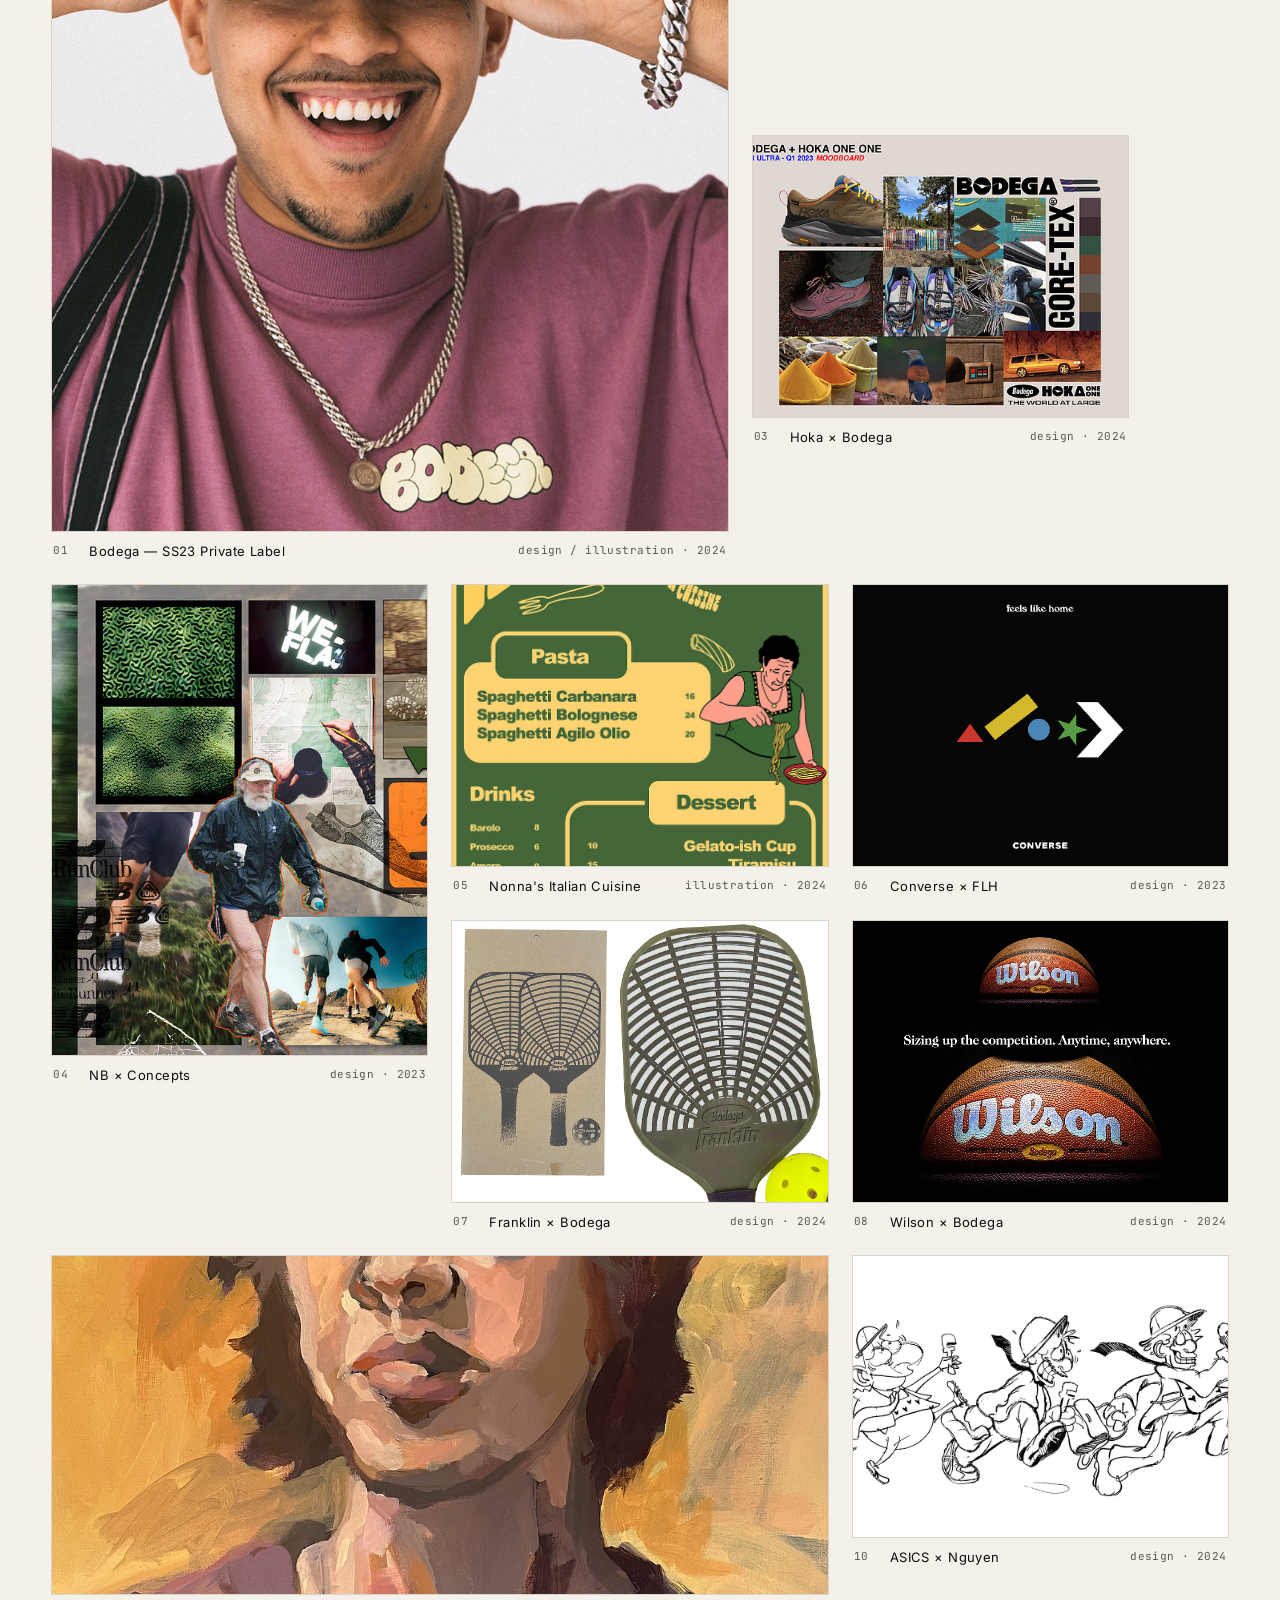
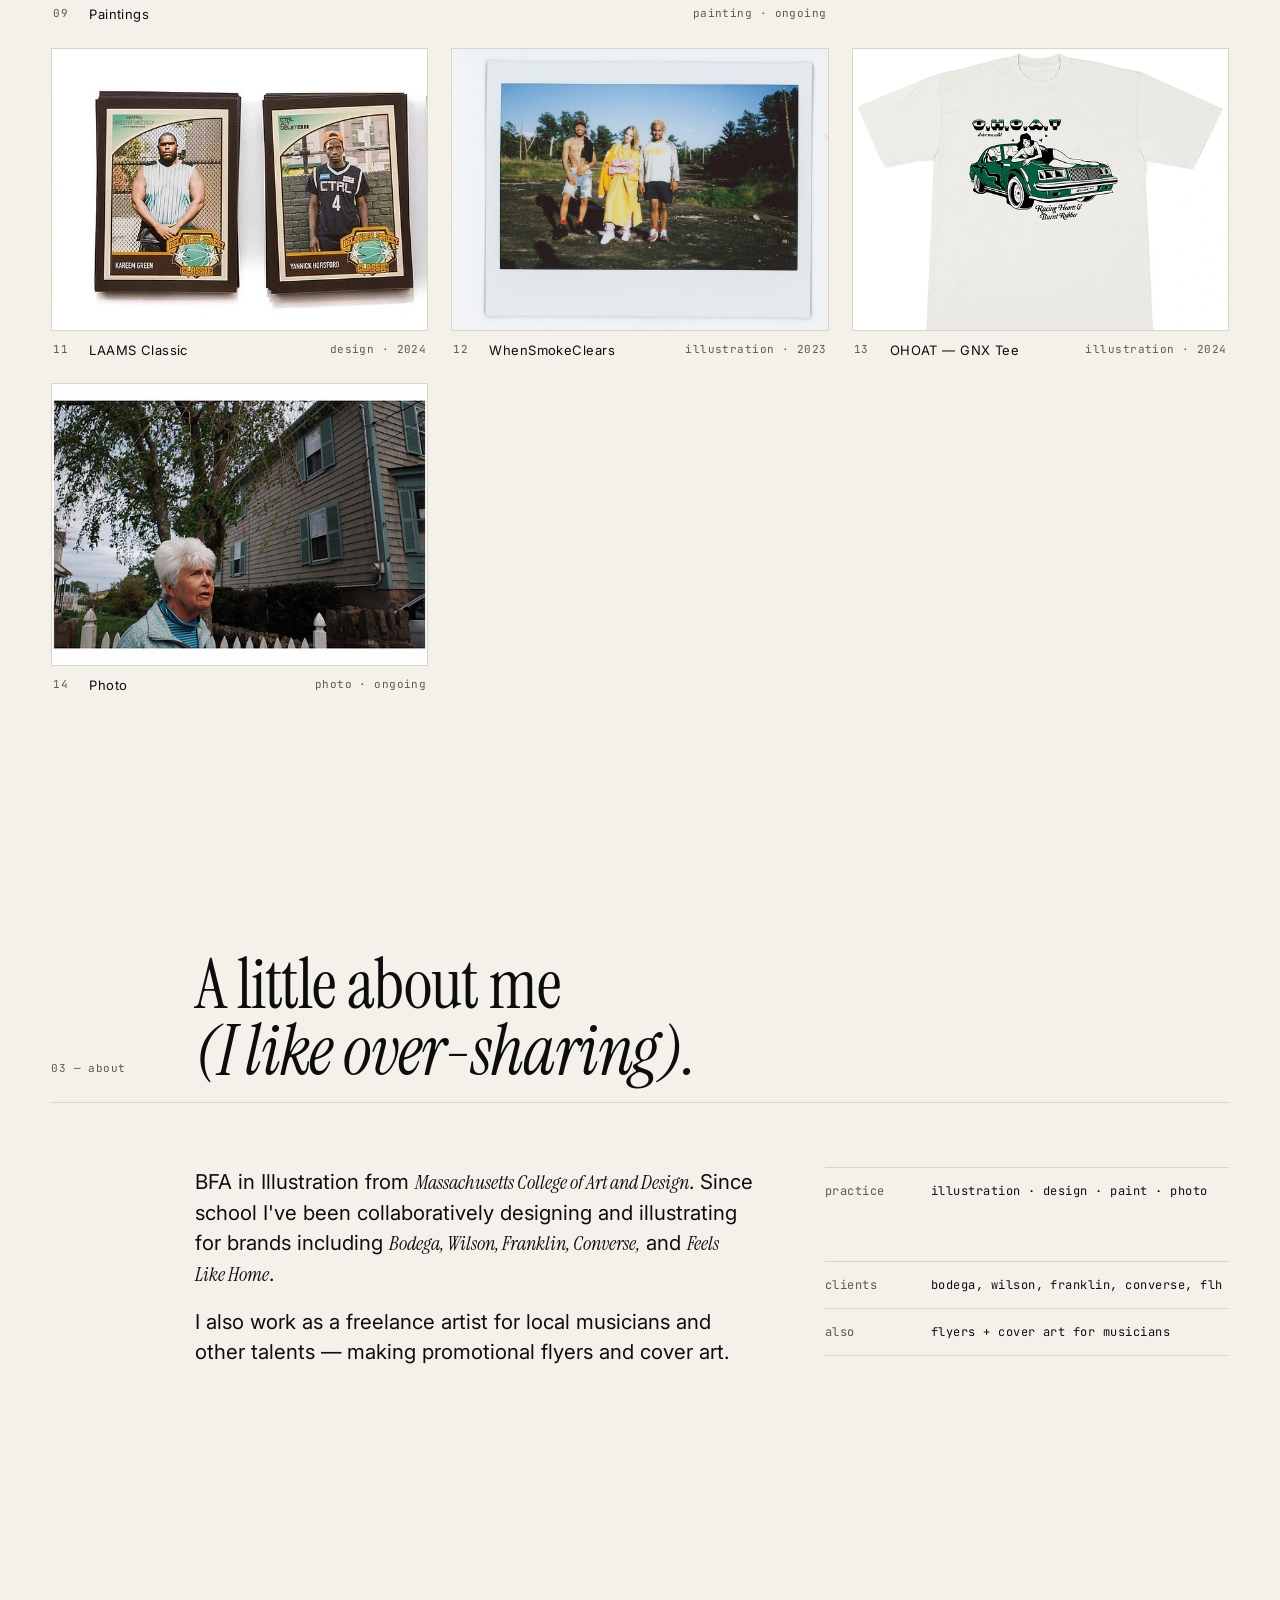
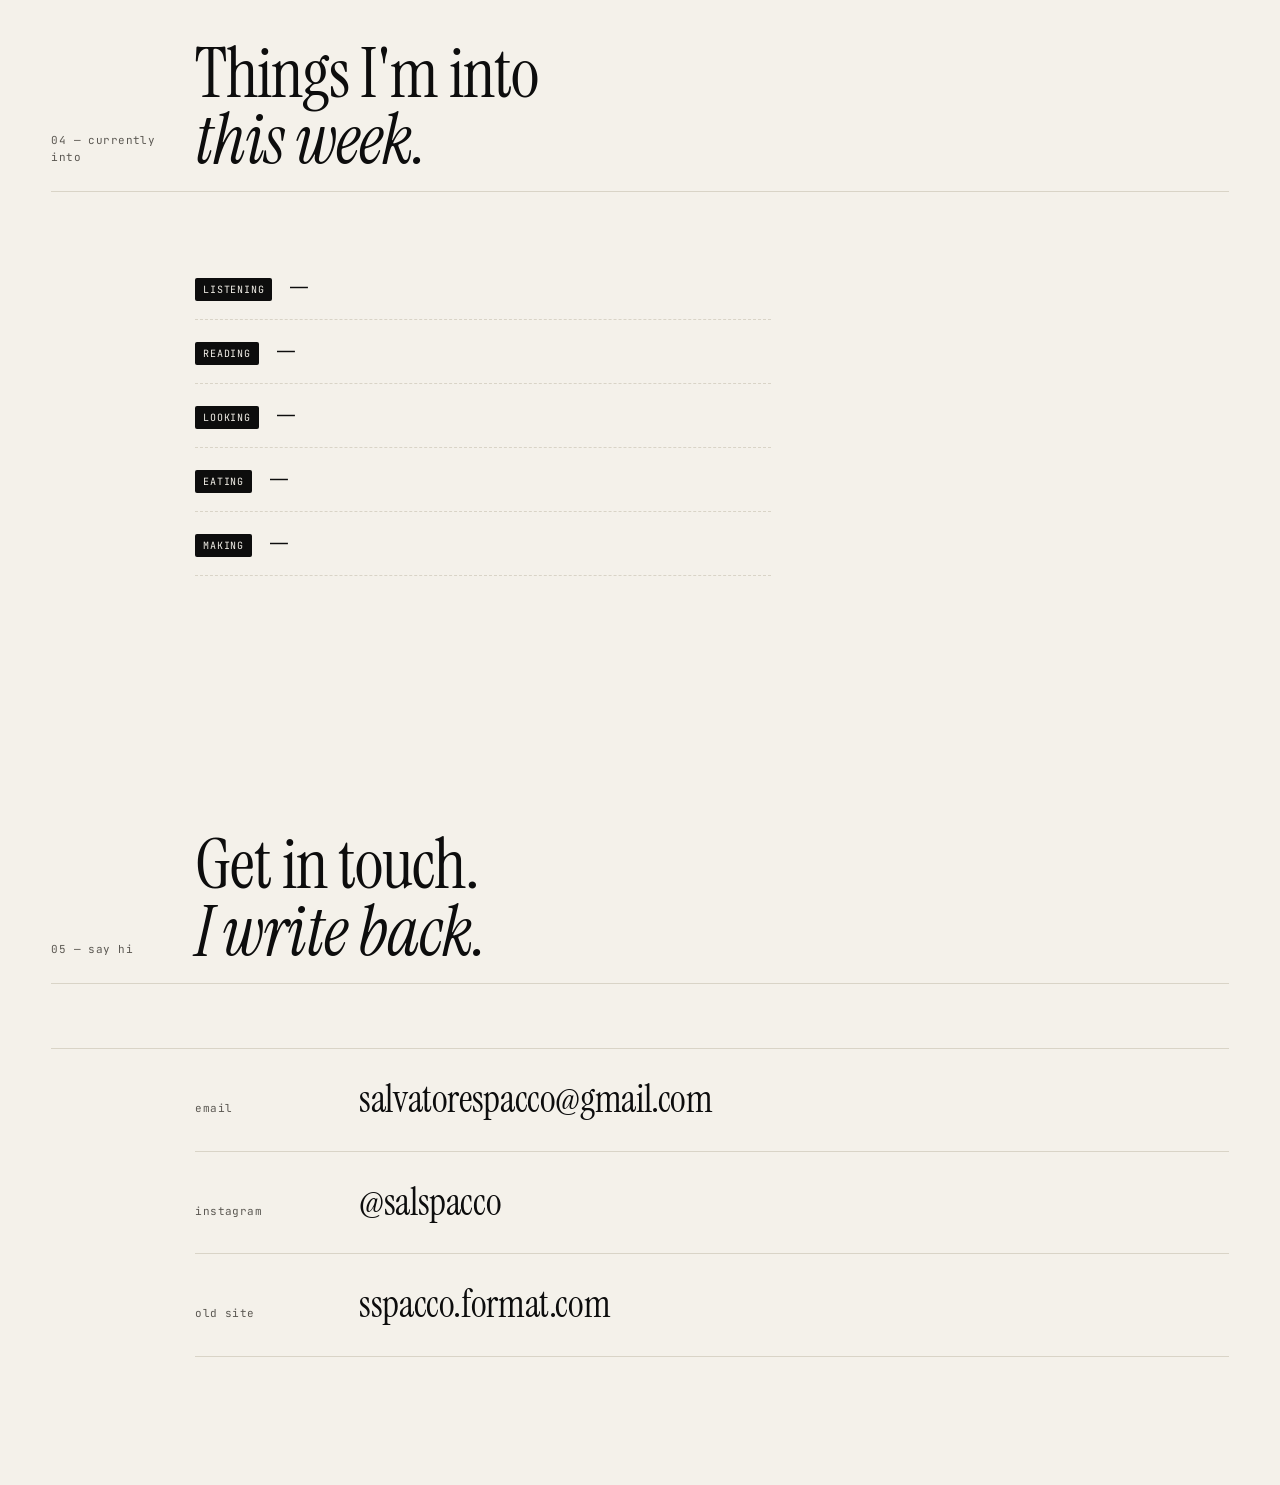
==== commit f70f05c4: "Remove site footer credit Co-Authored-By: Claude Opus 4.7 (1M context) <noreply@anthropic.com>" ====
--- a/index.html
+++ b/index.html
@@ -206,13 +206,6 @@
 
 </section>
 
-
-<!-- ============ SITE FOOTER ============ -->
-<footer class="site-foot micro">
-  <span>website built by <a href="https://nicomaggioli.com" target="_blank" rel="noopener">Nico Maggioli</a></span>
-  <span>© sal spacco</span>
-</footer>
-
 <script src="script.js"></script>
 </body>
 </html>
--- a/style.css
+++ b/style.css
@@ -444,19 +444,6 @@
   color: var(--ink-2);
   white-space: nowrap;
 }
-
-/* site-wide footer credit */
-.site-foot {
-  display: flex;
-  justify-content: space-between;
-  align-items: center;
-  gap: 16px;
-  padding: 22px var(--pad);
-  border-top: 1px solid var(--line);
-}
-.site-foot a { transition: color 150ms ease; }
-.site-foot a:hover { color: var(--accent); text-decoration: none; }
-
 
 /* ============================================================
    responsive
